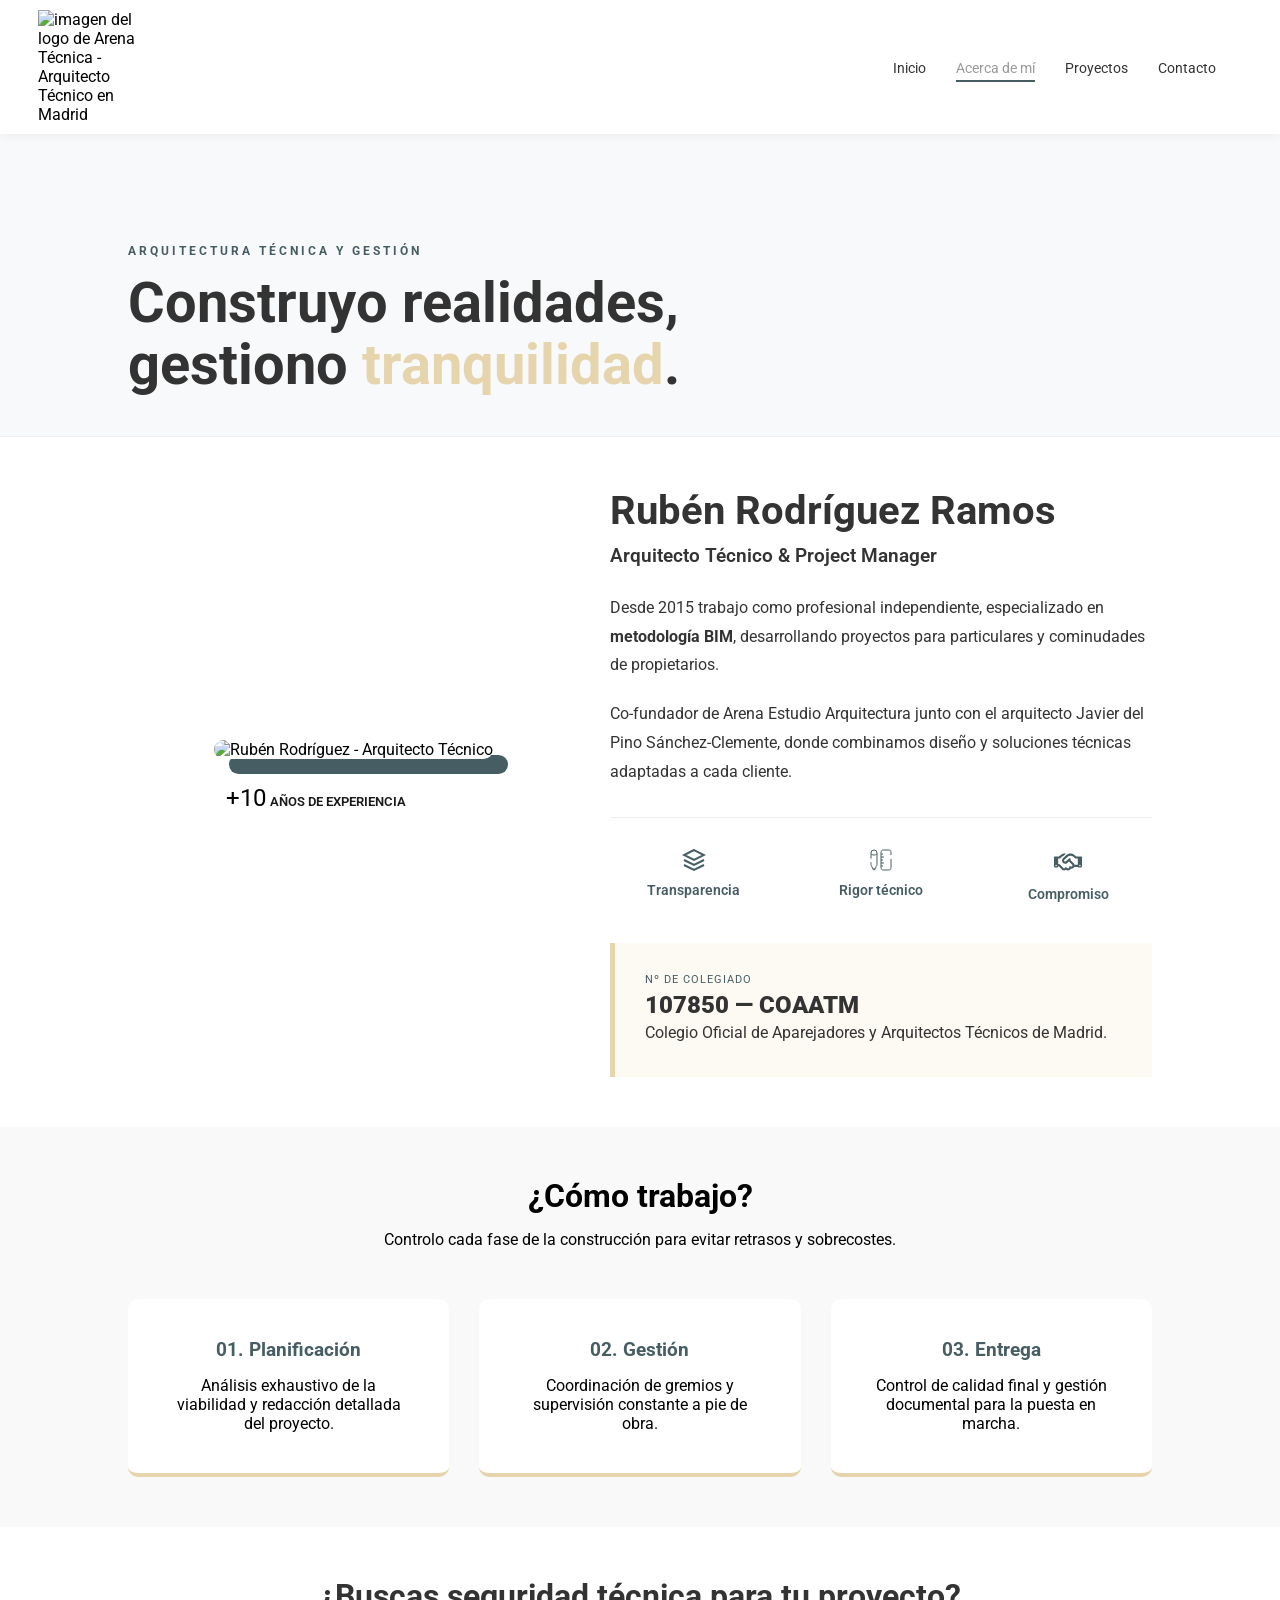
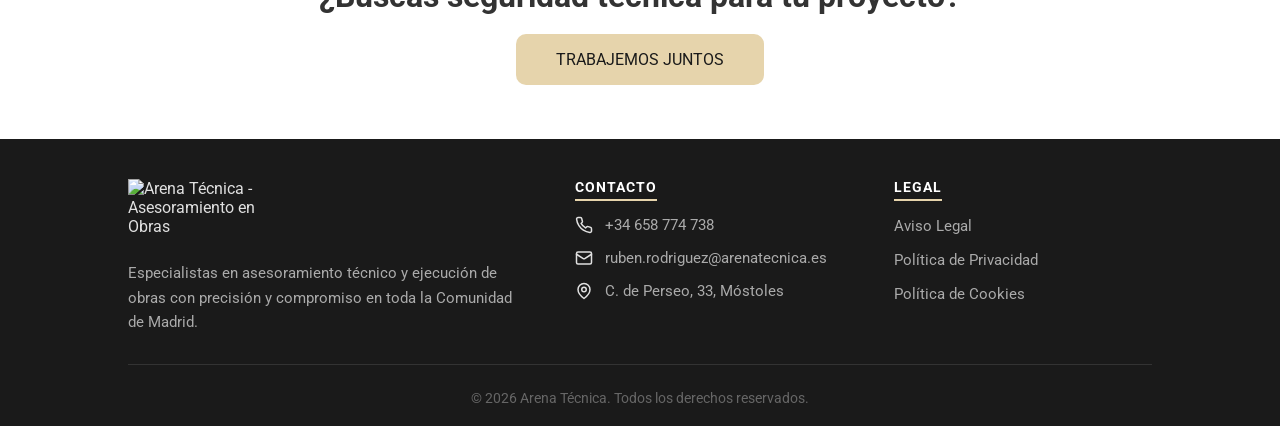
==== about-me.html @ 168b0d42 "Update about-me.html" ====
<!DOCTYPE html>
<html lang="es">
<head>
    <meta charset="UTF-8">
    <meta name="viewport" content="width=device-width, initial-scale=1.0">
    <!-- Título de la pestaña -->
    <title>Sobre Mí | Arquitecto Técnico en Madrid - Arena Técnica</title>
    <!-- Descripción para Google (SEO) -->
    <meta name="description" content="Conoce la trayectoria de Arena Técnica. Arquitecto Técnico experto en Dirección de Obra, Seguridad y Salud, y BIM. ¡Garantiza el éxito de tu proyecto!">
    <!-- Favicon (el icono pequeño que sale en la pestaña) -->
    <link rel="icon" type="image/x-icon" href="https://res.cloudinary.com/djeqw1kqi/image/upload/q_auto/f_auto/v1779266794/favicon_g7ralp.ico">
    <link rel="apple-touch-icon" href="https://res.cloudinary.com/djeqw1kqi/image/upload/q_auto/f_auto/v1779266793/apple-touch-icon_ykgtlz.png">
    <!-- Enlace al CSS -->
    <link rel="stylesheet" href="assets/css/base.css">
    <link rel="stylesheet" href="assets/css/navbar.css">
    <link rel="stylesheet" href="assets/css/about-me.css">
    <link rel="stylesheet" href="assets/css/footer.css">
    <!-- Open Graph para Redes Sociales -->
    <meta property="og:title" content="Conoce a Arena Técnica | Arquitecto Técnico y Gestión de Proyectos">
    <meta property="og:description" content="Descubre la experiencia y el rigor técnico detrás de Arena Técnica. Especialista en Dirección de Obra y metodología BIM.">
    <meta property="og:image" content="assets/img/background-parallax.webp">
    <meta property="og:url" content="https://tuweb.com"> <!--IMPORTANTE PONER LA WEB-->
    <link rel="canonical" href="https://tuweb.com"> <!--IMPORTANTE PONER LA WEB-->
    <!-- Fuentes de Google Fonts -->
     <link rel="preconnect" href="https://fonts.googleapis.com">
    <link rel="preconnect" href="https://fonts.gstatic.com" crossorigin>
    <link href="https://fonts.googleapis.com/css2?family=Roboto:wght@400,700&display=swap" rel="stylesheet">
    <!-- Para cargar los iconos de Yesicon -->
    <script src="https://iconify.design"></script>
</head>
<body>
    <header class="navbar">
        <!-- Botones navbar formato móvil -->
        <button class="menu-toggle" id="mobile-menu">
            <div class="hamburger">
                <span></span>
                <span></span>
                <span></span>
            </div>
        </button>
        <a href="home.html" class="logo-link">
            <img class="logo-nav" src="https://res.cloudinary.com/djeqw1kqi/image/upload/q_auto/f_auto/v1779266799/logo-navbar_jsbgdh.png" alt="imagen del logo de Arena Técnica - Arquitecto Técnico en Madrid">
        </a>        
        <nav class="nav-container">
            <ul class="nav-links">
                <li><a href="home.html">Inicio</a></li>
                <li><a href="about-me.html" class="active">Acerca de mí</a></li>
                <li><a href="projects.html">Proyectos</a></li>
                <li><a href="contact.html">Contacto</a></li>
            </ul>
        </nav>
    </header>
    <main>
        <!-- Cabecera de Impacto -->
        <section class="hero-intro">
            <div class="container">
                <span class="sub-label">ARQUITECTURA TÉCNICA Y GESTIÓN</span>
                <h1>Construyo realidades, <br> gestiono <span>tranquilidad</span>.</h1>
            </div>
        </section>

        <!-- Sección Biografía / Perfil -->
        <section class="profile-section">
            <div class="container profile-grid">
                <div class="profile-image-wrapper">
                    <img src="https://res.cloudinary.com/djeqw1kqi/image/upload/q_auto/f_auto/v1779266800/img-profile_pj7rgq.png" alt="Rubén Rodríguez - Arquitecto Técnico">
                    <div class="experience-badge">
                        <span class="years">+10</span>
                        <span class="label-text">Años de Experiencia</span>
                    </div>
                </div>
                
                <div class="profile-content">
                    <h2>Rubén Rodríguez Ramos</h2>
                    <p class="tagline">Arquitecto Técnico & Project Manager</p>
                    
                    <p>Desde 2015 trabajo como profesional independiente, especializado en <strong>metodología BIM</strong>, desarrollando proyectos para particulares y cominudades de propietarios.</p>
                    
                    <p>Co-fundador de Arena Estudio Arquitectura junto con el arquitecto Javier del Pino Sánchez-Clemente, donde combinamos diseño y soluciones técnicas adaptadas a cada cliente.</p>

                    <div class="values-grid">
                        <div class="value-item">
                            <svg aria-hidden="true" role="img" width="24" height="24" fill="none" stroke="currentColor" stroke-width="2" viewBox="0 0 24 24"><path d="M12 2L2 7l10 5 10-5-10-5zM2 17l10 5 10-5M2 12l10 5 10-5"></path></svg>
                            <span>Transparencia</span>
                        </div>
                        <div class="value-item">
                            <svg aria-hidden="true" role="img" xmlns="http://www.w3.org/2000/svg" width="24" height="24" viewBox="0 0 24 24"><path fill="none" stroke="currentColor" strokeLinecap="round" strokeWidth="1.5" d="M22 7V6c0-1.886 0-2.828-.586-3.414S19.886 2 18 2h-2c-1.886 0-2.828 0-3.414.586S12 4.114 12 6v12c0 1.886 0 2.828.586 3.414S14.114 22 16 22h2c1.886 0 2.828 0 3.414-.586S22 19.886 22 18v-7m-10 1h2m-2-6h2m-2 12h2m-2-3h3m-3-6h3M2 6V5a3 3 0 0 1 6 0v1M2 6s1.125 1 3 1s3-1 3-1M2 6v4.546M8 6v9.194c0 .622 0 .934-.038 1.239a5 5 0 0 1-.25 1.057c-.102.29-.241.569-.52 1.126l-1.18 2.36m0 0l-.288.577a.809.809 0 0 1-1.448 0l-.288-.577m2.024 0H3.988m0 0l-1.18-2.36c-.279-.557-.418-.836-.52-1.126a5 5 0 0 1-.25-1.057C2 16.128 2 15.816 2 15.193v-.87"/></svg>
                            <span>Rigor técnico</span>
                        </div>
                        <div class="value-item">
                            <svg aria-hidden="true" role="img" xmlns="http://www.w3.org/2000/svg" width="28" height="28" viewBox="0 0 640 512"><path fill="currentColor" d="m272.2 64.6l-51.1 51.1c-15.3 4.2-29.5 11.9-41.5 22.5L153 161.9c-10.2 9.1-23.5 14.1-37.2 14.1H96v128c20.4.6 39.8 8.9 54.3 23.4l35.6 35.6l7 7l27 27c6.2 6.2 16.4 6.2 22.6 0c1.7-1.7 3-3.7 3.7-5.8c2.8-7.7 9.3-13.5 17.3-15.3s16.4.6 22.2 6.5l10.8 10.6c11.6 11.6 30.4 11.6 41.9 0c5.4-5.4 8.3-12.3 8.6-19.4c.4-8.8 5.6-16.6 13.6-20.4s17.3-3 24.4 2.1c9.4 6.7 22.5 5.8 30.9-2.6c9.4-9.4 9.4-24.6 0-33.9L340.1 243l-35.8 33c-27.3 25.2-69.2 25.6-97 .9c-31.7-28.2-32.4-77.4-1.6-106.5l70.1-66.2C303.2 78.4 339.4 64 377.1 64c36.1 0 71 13.3 97.9 37.2l30.1 26.8H624c8.8 0 16 7.2 16 16v208c0 17.7-14.3 32-32 32h-32c-11.8 0-22.2-6.4-27.7-16h-84.9c-3.4 6.7-7.9 13.1-13.5 18.7c-17.1 17.1-40.8 23.8-63 20.1c-3.6 7.3-8.5 14.1-14.6 20.2c-27.3 27.3-70 30-100.4 8.1c-25.1 20.8-62.5 19.5-86-4.1L159 404l-7-7l-35.6-35.6c-5.5-5.5-12.7-8.7-20.4-9.3c0 17.6-14.4 31.9-32 31.9H32c-17.7 0-32-14.3-32-32V144c0-8.8 7.2-16 16-16h99.8c2 0 3.9-.7 5.3-2l26.5-23.6C175.5 77.7 211.4 64 248.7 64H259c4.4 0 8.9.2 13.2.6M544 320V176h-48c-5.9 0-11.6-2.2-15.9-6.1l-36.9-32.8C425 120.9 401.5 112 377.1 112c-25.4 0-49.8 9.7-68.3 27.1l-70.1 66.2c-10.3 9.8-10.1 26.3.5 35.7c9.3 8.3 23.4 8.1 32.5-.3l71.9-66.4c9.7-9 24.9-8.4 33.9 1.4s8.4 24.9-1.4 33.9l-.8.8l74.4 74.4c10 10 16.5 22.3 19.4 35.1h74.8zM64 336a16 16 0 1 0-32 0a16 16 0 1 0 32 0m528 16a16 16 0 1 0 0-32a16 16 0 1 0 0 32"/></svg>
                            <span>Compromiso</span>
                        </div>
                    </div>
                    <div class="license-container">
                        <div class="license-card">
                            <span class="license-label">Nº de Colegiado</span>
                            <span class="license-id">107850 — COAATM</span>
                            <p>Colegio Oficial de Aparejadores y Arquitectos Técnicos de Madrid.</p>
                        </div>
                    </div>
                </div>
            </div>
        </section>

        <!-- Sección Metodología -->
        <section class="methodology-section">
            <div class="container">
                <div class="methodology-header">
                    <h2>¿Cómo trabajo?</h2>
                    <p>Controlo cada fase de la construcción para evitar retrasos y sobrecostes.</p>
                </div>
                
                <div class="process-grid">
                    <article class="step-card">
                        <h3>01. Planificación</h3>
                        <p>Análisis exhaustivo de la viabilidad y redacción detallada del proyecto.</p>
                    </article>
                    <article class="step-card">
                        <h3>02. Gestión</h3>
                        <p>Coordinación de gremios y supervisión constante a pie de obra.</p>
                    </article>
                    <article class="step-card">
                        <h3>03. Entrega</h3>
                        <p>Control de calidad final y gestión documental para la puesta en marcha.</p>
                    </article>
                </div>
            </div>
        </section>

        <!-- CTA Final -->
        <section class="about-cta">
            <div class="container">
                <h2>¿Buscas seguridad técnica para tu proyecto?</h2>
                <a href="contact.html" class="btn-primary" title="Contactar con Rubén Rodríguez Ramos para presupuesto">
                    TRABAJEMOS JUNTOS
                </a>
            </div>
        </section>
    </main>
    
    <footer class="main-footer">
        <div class="footer-container">
            <!-- Columna 1: Branding -->
            <div class="footer-col branding">
                <a href="/" class="footer-logo-link">
                    <img src="https://res.cloudinary.com/djeqw1kqi/image/upload/q_auto/f_auto/v1779266799/logo-navbar_jsbgdh.png" alt="Arena Técnica - Asesoramiento en Obras" class="footer-img-logo">
                </a>
                <p>Especialistas en asesoramiento técnico y ejecución de obras con precisión y compromiso en toda la Comunidad de Madrid.</p>
            </div>

            <!-- Columna 2: Contacto -->
            <div class="footer-col">
                <h4>Contacto</h4>
                <ul class="contact-list">
                    <li>
                        <svg class="iconify" xmlns="http://www.w3.org/2000/svg" width="18" height="18" viewBox="0 0 24 24" fill="none" stroke="currentColor" stroke-width="2" stroke-linecap="round" stroke-linejoin="round"><path d="M22 16.92v3a2 2 0 0 1-2.18 2 19.79 19.79 0 0 1-8.63-3.07 19.5 19.5 0 0 1-6-6 19.79 19.79 0 0 1-3.07-8.67A2 2 0 0 1 4.11 2h3a2 2 0 0 1 2 1.72 12.84 12.84 0 0 0 .7 2.81 2 2 0 0 1-.45 2.11L8.09 9.91a16 16 0 0 0 6 6l1.27-1.27a2 2 0 0 1 2.11-.45 12.84 12.84 0 0 0 2.81.7A2 2 0 0 1 22 16.92z"/></svg>
                        <a href="tel:+34658774738">+34 658 774 738</a>
                    </li>
                    <li>
                        <svg class="iconify" xmlns="http://www.w3.org/2000/svg" width="18" height="18" viewBox="0 0 24 24" fill="none" stroke="currentColor" stroke-width="2" stroke-linecap="round" stroke-linejoin="round"><path d="m22 7-8.991 5.727a2 2 0 0 1-2.009 0L2 7"/><rect width="20" height="16" x="2" y="4" rx="2"/></svg>
                        <a href="mailto:ruben.rodriguez@arenatecnica.es">ruben.rodriguez@arenatecnica.es</a>
                    </li>
                    <li>
                        <svg class="iconify" xmlns="http://www.w3.org/2000/svg" width="18" height="18" viewBox="0 0 24 24" fill="none" stroke="currentColor" stroke-width="2" stroke-linecap="round" stroke-linejoin="round"><path d="M20 10c0 6-8 12-8 12s-8-6-8-12a8 8 0 0 1 16 0Z"/><circle cx="12" cy="10" r="3"/></svg>
                        <a href="https://www.google.com/maps/place/C.+de+Perseo,+33,+28938+M%C3%B3stoles,+Madrid/@40.3073755,-3.8683492,17z/data=!3m1!4b1!4m6!3m5!1s0xd418dcad7b2cfc7:0x7ff7299142487152!8m2!3d40.3073714!4d-3.8657689!16s%2Fg%2F11cpqdht7l!5m1!1e4?entry=ttu&g_ep=EgoyMDI2MDUwMi4wIKXMDSoASAFQAw%3D%3D" target="_blank">C. de Perseo, 33, Móstoles</a>
                    </li>
                </ul>
            </div>

            <!-- Columna 3: Legal -->
            <div class="footer-col">
                <h4>Legal</h4>
                <ul>
                    <li><a href="/aviso-legal">Aviso Legal</a></li>
                    <li><a href="/politica-privacidad">Política de Privacidad</a></li>
                    <li><a href="/cookies">Política de Cookies</a></li>
                </ul>
            </div>
        </div>

        <div class="footer-bottom">
            <p>&copy; 2026 Arena Técnica. Todos los derechos reservados.</p>
        </div>
    </footer>
    
    <script src="assets/js/script.js"></script>
</body>
</html>
---- assets/css/base.css ----
/* ========================================================================================================================
                                                    ESTILOS BASE Y RESETEO
   ======================================================================================================================== */
*{
    box-sizing: border-box;
    margin: 0;
    padding: 0;
    /*outline: 1px solid red !important;*/ /*Para ver que sobresale de la pantalla y hace overflow*/
}
body {
    font-family: "Roboto", sans-serif;
}
a {
    text-decoration: none; /* Quita el subrayado azul de los links */
    color: inherit;        /* Hace que el link herede el color del texto */
}
ul {
    list-style: none;
}
img {
    max-width: 100%;       /* Evita que las imágenes grandes se salgan de la pantalla */
    display: block;        /* Quita un pequeño espacio extraño que dejan debajo */
}

/* --- Variables --- */
:root {
    --bg-light: #ffffff;
    --bg-dark: #1a1a1a;
    --text-dark: #333;
    --text-light: #999;
    --color-logo-light: #e6d4ac;
    --color-logo-dark: #465d63;
    --transition: 0.3s ease;    
}
---- assets/css/navbar.css ----
/* ========================================================================================================================
                                                    NAVBAR (Escritorio)
   ======================================================================================================================== */
.navbar {
    display: flex;
    justify-content: space-between;
    align-items: center;
    padding: 10px 5% 10px 3%;
    background: var(--bg-light);
    position: sticky;
    top: 0;
    z-index: 1000;
    box-shadow: 0 2px 10px rgba(0,0,0,0.05);
}
.logo-nav{ width: 120px; }
/*========================================================================== 
  Menú de Navegación
==========================================================================*/
.nav-links {
    display: flex;
    gap: 30px;
}
.nav-links a {
    font-size: 0.9rem;
    color: var(--text-dark);
    transition: color var(--transition);
    position: relative;
    padding-bottom: 5px;
}
/* Línea debajo de cada link del navbar */
.nav-links a::after {
    content: '';
    position: absolute;
    bottom: 0; left: 0;
    width: 0; height: 2px;
    background: var(--color-logo-dark);
    transition: width var(--transition);
}
.nav-links a:hover, 
.nav-links a.active { color: var(--text-light); }

.nav-links a:hover::after, 
.nav-links a.active::after { width: 100%; }

/*========================================================================== 
  Menú de Hamburguesa
==========================================================================*/
.menu-toggle {
    display: none;
    width: 30px; height: 16px;
    position: relative;
    cursor: pointer;
    border: none;
    background-color: transparent;
}
.hamburger span {
    display: block;
    position: absolute;
    height: 2px; width: 100%;
    background: var(--text-dark);
    transition: .25s ease-in-out;
}
.hamburger span:nth-child(1) { top: 0; }
.hamburger span:nth-child(2) { top: 7px; }
.hamburger span:nth-child(3) { top: 14px; }
/* Estado Activo (X) */
.menu-toggle.is-active span:nth-child(1) { transform: translateY(7px) rotate(135deg); }
.menu-toggle.is-active span:nth-child(2) { opacity: 0; transform: translateX(-20px); }
.menu-toggle.is-active span:nth-child(3) { transform: translateY(-7px) rotate(-135deg); }

/* ========================================================================================================================
                                                    BODY Y CAPA OSCURA (Overlay)
   ======================================================================================================================== */
body::before {
    content: "";
    position: fixed;
    top: 0;
    left: 0;
    width: 100%;
    height: 100%;
    background: rgba(0, 0, 0, 0.089);
    z-index: 999;
    /* Empieza invisible */
    opacity: 0;
    visibility: hidden;
    transition: opacity 0.5s ease, visibility 0.5s;
    pointer-events: none;
}
/* Estado cuando el menú está abierto */
body.menu-open::before {
    opacity: 1;
    visibility: visible;
    pointer-events: auto;
}
body.menu-open {
    overflow: hidden; /* Bloquea el scroll del fondo */
}

/* ========================================================================================================================
                                                        MEDIA QUERY
   ======================================================================================================================== */
/*===============================================================================================================
                                            Pantallas menores a 750 
===============================================================================================================*/
@media (max-width: 750px) {
    .navbar {
        justify-content: flex-end;
        width: 100%;
        height: 80px;
        padding: 0 7%;
        position: fixed;
    }
    .logo-nav {
        width: 80px;
    }
    /*========================================================================== 
      Menú desplegable
    ==========================================================================*/
    .menu-toggle {
        display: block;
        position: absolute;
        left: 7%;
        top: 50%;
        transform: translateY(-50%);
    }
    .nav-links {
        position: fixed;
        z-index: 1000;
        left: -100%;
        top: 80px;
        width: 100%;
        flex-direction: column;
        background-color: var(--bg-light);
        box-shadow: 0 10px 10px rgba(0,0,0,0.1);
        padding: 10px 7% 20px 7%;
        border-bottom-left-radius: 7px;
        border-bottom-right-radius: 7px;
        transition: left 0.6s ease-in-out;
        gap: 0;
    }
    .nav-links.active {
        left: 0;
    }
    /* --- Animación Cascada Links --- */
    .nav-links li {
        margin: 15px 0;
        opacity: 0;
        transform: translateX(-50px);
        transition: opacity 0.4s ease, transform 0.4s ease;
    }
    /* Orden de salida (cuando cerramos): el 1º desaparece el último */
    .nav-links li:nth-child(1) { transition-delay: 0.8s; }
    .nav-links li:nth-child(2) { transition-delay: 0.5s; }
    .nav-links li:nth-child(3) { transition-delay: 0.3s; }
    .nav-links li:nth-child(4) { transition-delay: 0s; }
    /* Animación de ENTRADA (cuando el menú tiene .active) */
    .nav-links.active li {
        opacity: 1;
        transform: translateX(0);
        transition: opacity 0.5s ease, transform 0.5s ease;
    }
    /* Tiempos de entrada mucho más rápidos (0.05s de diferencia) */
    .nav-links.active li:nth-child(1) { transition-delay: 0.20s; }
    .nav-links.active li:nth-child(2) { transition-delay: 0.40s; }
    .nav-links.active li:nth-child(3) { transition-delay: 0.55s; }
    .nav-links.active li:nth-child(4) { transition-delay: 0.60s; }
}
---- assets/css/about-me.css ----
/* ========================================================================================================================
                                                    SECCIÓN CABECERA DE LA PÁGINA
   ======================================================================================================================== */
.hero-intro {
    padding: 110px 10% 40px;
    background-color: #f8f9fa;
    border-bottom: 1px solid #eee;
}
.sub-label {
    color: var(--color-logo-dark);
    font-size: 0.75rem;
    font-weight: 700;
    letter-spacing: 3px;
    display: block;
    margin-bottom: 15px;
}
.hero-intro h1 {
    font-size: clamp(2.2rem, 5vw, 3.5rem);
    line-height: 1.1;
    color: var(--text-dark);
}
.hero-intro h1 span { color: var(--color-logo-light); }

/* ========================================================================================================================
                                                   SECCIÓN PERFIL (Grid de 2 columnas)
   ======================================================================================================================== */
.profile-section {
    padding: 50px 10%;
    background-color: var(--bg-light);
}
.profile-grid {
    display: grid;
    grid-template-columns: 1fr 1.2fr;
    gap: 30px;
    align-items: center;
}
/*========================================================================== 
  Sección Foto del perfil 
==========================================================================*/
.profile-image-wrapper {
    position: relative;
    max-width: 300px;
    margin: 0 auto;
}
.profile-image-wrapper img {
    width: 100%;
    height: auto;
    border-radius: 10px;
    box-shadow: 15px 15px 0px var(--color-logo-dark);
}
/*Texto debajo de la foto del perfil (años de experiencia)*/
.experience-badge {
    padding: 25px 12px 12px 12px;
}
.experience-badge .years {
    font-size: 1.5rem;
}
.experience-badge .label-text {
    font-size: 0.8rem;
    text-transform: uppercase;
    color: var(--bg-dark);
    font-weight: 600;
}
/*========================================================================== 
  Sección resumen del perfil 
==========================================================================*/
.profile-content h2 {
    font-size: 2.5rem;
    color: var(--text-dark);
    margin-bottom: 5px;
}
.tagline {
    color: var(--color-logo-dark);
    font-weight: 600;
    font-size: 1.2rem;
    margin-bottom: 25px;
}
.profile-content p {
    margin-bottom: 20px;
    line-height: 1.8;
    color: var(--text-dark);
}

/* Iconos de Valores (Transpariencia, Rigor técnico y Compromiso)*/
.values-grid {
    display: grid;
    grid-template-columns: repeat(3, 1fr);
    gap: 20px;
    margin-top: 30px;
    padding-top: 30px;
    border-top: 1px solid #eee;
}
.value-item {
    display: flex;
    flex-direction: column;
    align-items: center;
    gap: 10px;
    color: var(--color-logo-dark);
    font-size: 0.9rem;
    font-weight: 600;
}

/*========================================================================== 
  Sección Tarjeta de Colegiado
==========================================================================*/
.license-card {
    background: #fdfaf3;
    padding: 30px 30px 10px 30px;
    border-left: 5px solid var(--color-logo-light);
    margin-top: 40px;
}
.license-label {
    display: block;
    font-size: 0.7rem;
    text-transform: uppercase;
    letter-spacing: 1px;
    color: var(--color-logo-dark);
    margin-bottom: 5px;
}
.license-id {
    font-size: 1.5rem;
    font-weight: 900;
    color: var(--text-dark);
}
/* ========================================================================================================================
                                                     METODOLOGÍA (Tarjetas)
   ======================================================================================================================== */
.methodology-section {
    background-color: #f9f9f9;
    padding: 50px 10%;
    text-align: center;
}
.methodology-header h2 {
    font-size: 2rem;
    margin-bottom: 15px;
}
.process-grid {
    display: grid;
    grid-template-columns: repeat(auto-fit, minmax(250px, 1fr));
    gap: 30px;
    margin-top: 50px;
}
.step-card {
    background: white;
    padding: 40px;
    border-radius: 10px;
    transition: transform var(--transition);
    border-bottom: 4px solid var(--color-logo-light);
    cursor: auto;
}
.step-card:hover {
    transform: translateY(-10px);
}
.step-card h3 {
    color: var(--color-logo-dark);
    margin-bottom: 15px;
}

/* ========================================================================================================================
                                                     CTA (Call to Action section)
   ======================================================================================================================== */
.about-cta {
    padding: 50px 10% 70px;
    text-align: center;
}
.about-cta h2 {
    font-size: clamp(1.5rem, 4vw, 2rem);
    margin-bottom: 35px;
    max-width: 700px;
    margin-inline: auto;
    color: var(--text-dark);
}
/* Solo ajustes específicos, el resto lo hereda de .btn-primary */
.about-cta .btn-primary {
    background-color: var(--color-logo-light);
    color: var(--bg-dark);
    padding: 16px 40px;
    border-radius: 10px;
}
.about-cta .btn-primary:hover {
    background-color: var(--color-logo-dark);
    color: var(--color-logo-light);
    transform: translateY(-3px);
}
/* ========================================================================================================================
                                                        MEDIA QUERY
   ======================================================================================================================== */
/*===============================================================================================================
                                            Pantallas menores a 900 
===============================================================================================================*/
@media (max-width: 900px) {
    /* ==========================================================================
       SECCIÓN PERFIL
    ========================================================================== */
    .profile-grid {
        display: flex;
        flex-direction: column;
        gap: 20px;
        text-align: left;
    }
    /* ==========================================================================
       Sección Foto del perfil
    ========================================================================== */
    .profile-image-wrapper {
        max-width: 280px;
    }
    .profile-image-wrapper img {
        box-shadow: 10px 10px 0px var(--color-logo-dark); /* Sombra más sutil */
    }
    .experience-badge {
        right: 50%;
        bottom: -15px;
        width: 100%;
    }
    /*========================================================================== 
      Sección resumen del perfil 
    ==========================================================================*/
    .profile-content h2 {
        font-size: 1.6rem;
    }
    .tagline { font-size: 1.1rem; }
    /* Iconos de Valores (Transpariencia, Rigor técnico y Compromiso)*/
    .values-grid {
        grid-template-columns: repeat(2, 1fr);
        gap: 15px;
        padding-top: 25px;
    }
    .value-item {
        flex-direction: row;
        justify-content: flex-start;
        background: #f8f9fa;
        padding: 12px;
        border-radius: 8px;
        gap: 10px;
        font-size: 0.85rem;
    }
    .value-item:last-child {
        grid-column: span 2;
        justify-content: center;
    }
    .value-item svg {
        width: 18px;
        height: 18px;
        flex-shrink: 0;
    }
}
---- assets/css/footer.css ----
/* ========================================================================================================================
                                                    FOOTER (Escritorio)
   ======================================================================================================================== */
.main-footer {
    background-color: #1a1a1a;
    color: #e0e0e0;
    padding: 40px 10% 20px;
}

.footer-container {
    display: grid;
    grid-template-columns: 1.5fr 1fr 1fr; 
    gap: 60px;
    margin-bottom: 30px;
    align-items: start;
}
/* --- Columna Branding & Logo --- */
.footer-logo-link {
    display: inline-block;
    margin-bottom: 25px;
    transition: opacity 0.3s ease;
}
.footer-img-logo {
    max-width: 130px;
    height: auto;
    display: block;
}
.branding p {
    font-size: 0.95rem;
    line-height: 1.6;
    color: #aaa;
    max-width: 400px;
}
/* --- Títulos de Columnas --- */
.footer-col h4 {
    color: #fff;
    margin-bottom: 20px;
    position: relative;
    text-transform: uppercase;
    letter-spacing: 1px;
    width: fit-content;
    font-size: 0.90rem;
}
/* Línea decorativa bajo los títulos */
.footer-col h4::after {
    content: '';
    position: absolute;
    left: 0;
    bottom: -5px;
    width: 100%;
    height: 2px;
    background-color: var(--color-logo-light, #465d63);
}
/* --- Listas y Enlaces --- */
.footer-col ul {
    list-style: none;
    padding: 0;
    margin: 0;
}
.footer-col ul li {
    margin-bottom: 15px;
}
.footer-col ul li a {
    color: #aaa;
    text-decoration: none;
    font-size: 0.93rem;
    transition: all 0.3s ease;
}
.footer-col ul li a:hover {
    color: var(--color-logo-light, #465d63);
    padding-left: 5px;
}
/* --- Lista de Contacto con Iconos --- */
.contact-list li {
    display: flex;
    align-items: center;
    gap: 12px;
}
.contact-list .iconify {
    font-size: 1.3rem;
    flex-shrink: 0;
}
/* --- Barra de Copyright --- */
.footer-bottom {
    border-top: 1px solid #333;
    padding-top: 25px;
    text-align: center;
    font-size: 0.85rem;
    color: #666;
}

/* ========================================================================================================================
                                                        MEDIA QUERY
   ======================================================================================================================== */
/*===============================================================================================================
                                            Pantallas menores a 900 
===============================================================================================================*/
@media (max-width: 900px) {
    .footer-container {
        grid-template-columns: 1fr 1fr;
        gap: 40px;
    }
    .branding {
        grid-column: span 2;
        margin-bottom: 20px;
        display: flex;
        align-items: end;
        gap: 30px;
    }
    .footer-logo-link {
        margin-bottom: 0;
    }
    .branding p {
        max-width: none;
        border-left: 1px solid #333; /* línea sutil separadora */
        padding-left: 30px;
    }
}
/*===============================================================================================================
                                            Pantallas menores a 700 
===============================================================================================================*/
@media (max-width: 700px) {
    .main-footer {
        padding: 40px 5% 20px;
        background-color: #161616;
    }
    .footer-container {
        grid-template-columns: 1fr; 
        gap: 15px;
    }
    .branding {
        grid-column: span 1;
        background: transparent;
        padding: 10px 5px;        
        display: flex;
        flex-direction: column; 
        align-items: flex-start;
        margin-bottom: 0;
        text-align: left;
        gap: 15px;
    }
    .footer-img-logo {
        max-width: 130px;
        margin-bottom: 5px;
    }
    .branding p {
        border-left: none;
        padding-left: 0;
        font-size: 0.9rem;
        line-height: 1.5;
    }
    .footer-col:not(.branding) {
        background: #1f1f1f;
        padding: 25px;
        border-radius: 15px;
        text-align: left;
    }
    .footer-col h4 {
        font-size: 0.85rem;
        margin-bottom: 10px;
        color: var(--color-logo-light, #465d63);
        width: 100%;
    }
    .footer-col h4::after {
        display: none; 
    }
    .footer-col ul {
        display: block;
    }
    .footer-col ul li {
        border-bottom: 1px solid #323232;
        padding: 12px 0;
        margin-bottom: 0;
    }
    .footer-col ul li:last-child {
        border-bottom: none;
    }
    .footer-col ul li a {
        background: transparent;
        padding: 0;
        border-radius: 0;
        font-size: 0.9rem;
        display: block;
    }
    .contact-list li {
        display: flex;
        align-items: center;
        gap: 12px;
    }
    .footer-bottom {
        margin-top: 30px;
        border-top: 1px solid #323232;
        padding-top: 20px;
    }
}
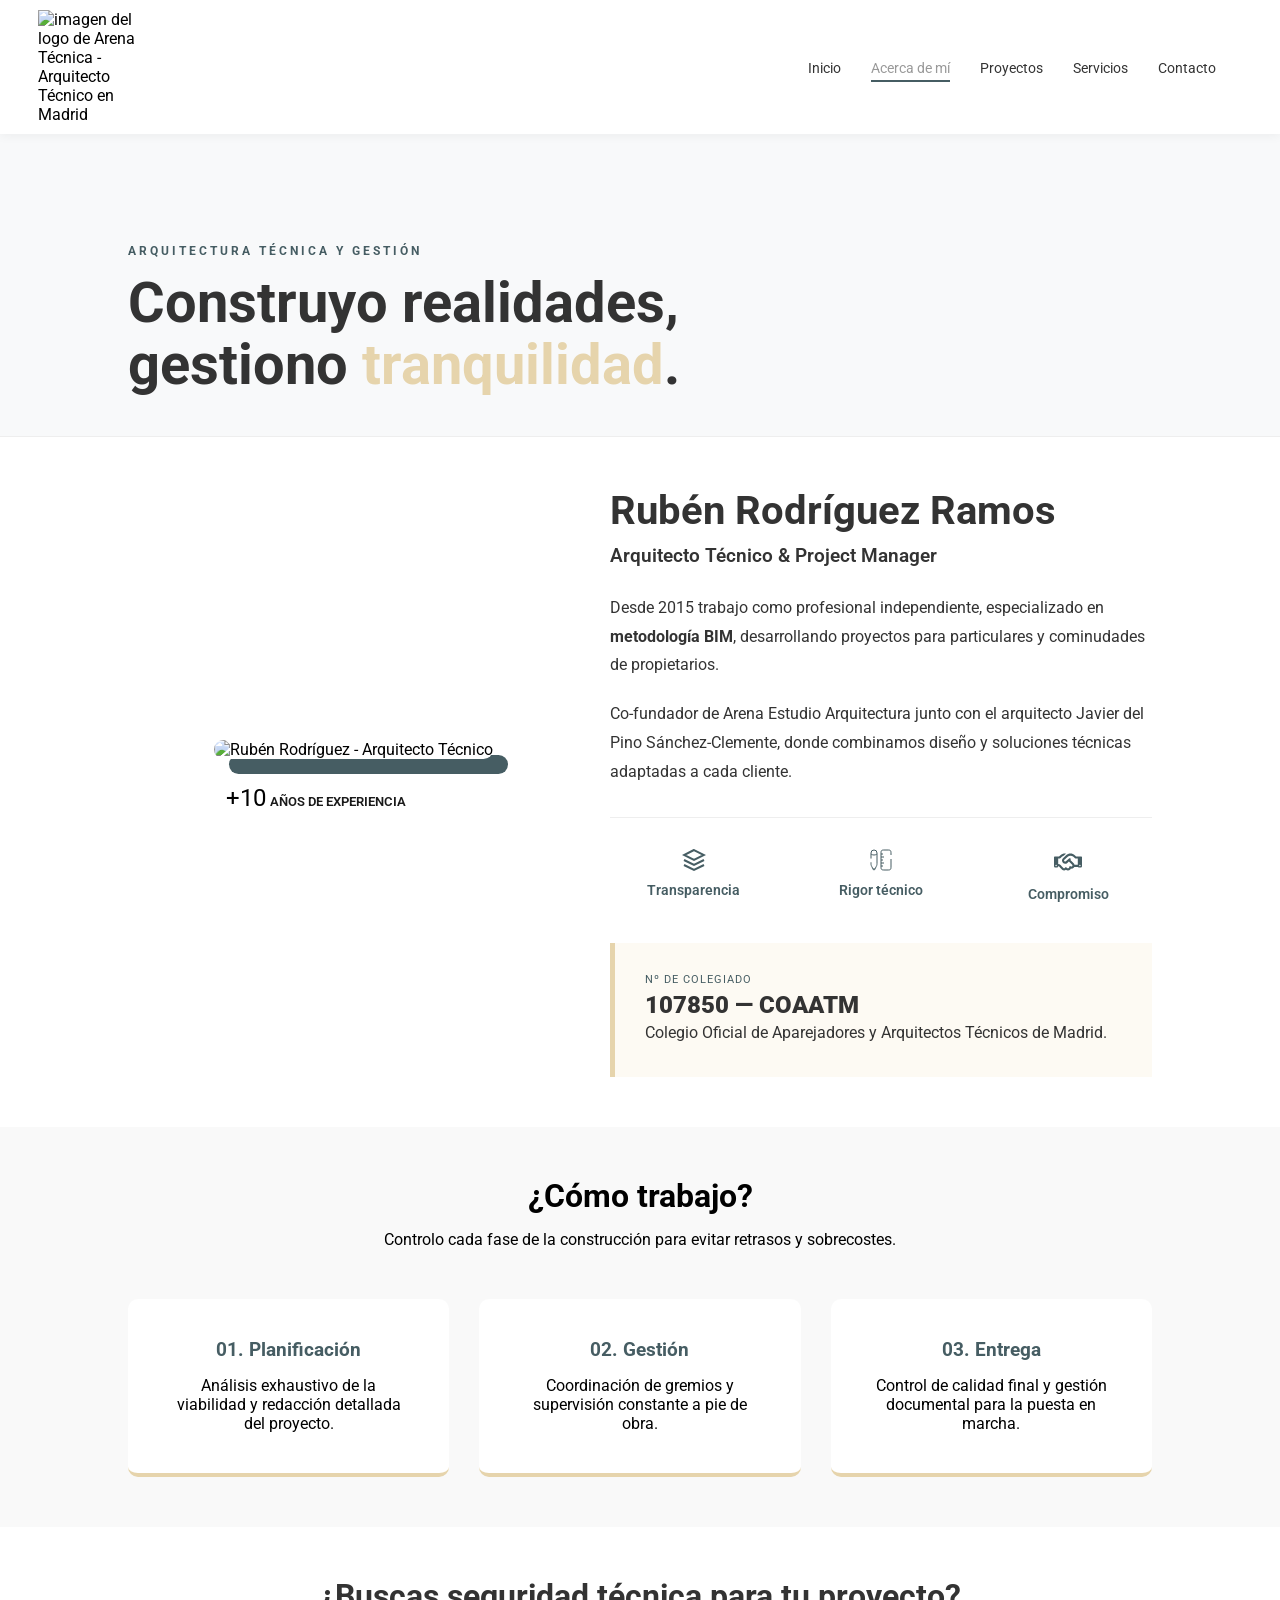
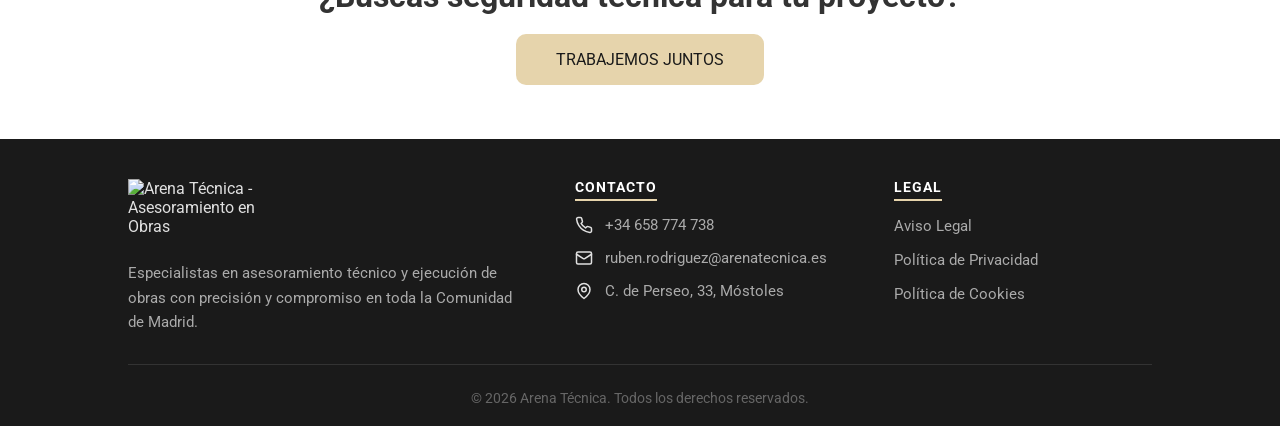
==== commit 63f92c64: "Add files via upload" ====
--- a/about-me.html
+++ b/about-me.html
@@ -1,189 +1,190 @@
-<!DOCTYPE html>
-<html lang="es">
-<head>
-    <meta charset="UTF-8">
-    <meta name="viewport" content="width=device-width, initial-scale=1.0">
-    <!-- Título de la pestaña -->
-    <title>Sobre Mí | Arquitecto Técnico en Madrid - Arena Técnica</title>
-    <!-- Descripción para Google (SEO) -->
-    <meta name="description" content="Conoce la trayectoria de Arena Técnica. Arquitecto Técnico experto en Dirección de Obra, Seguridad y Salud, y BIM. ¡Garantiza el éxito de tu proyecto!">
-    <!-- Favicon (el icono pequeño que sale en la pestaña) -->
-    <link rel="icon" type="image/x-icon" href="https://res.cloudinary.com/djeqw1kqi/image/upload/q_auto/f_auto/v1779266794/favicon_g7ralp.ico">
-    <link rel="apple-touch-icon" href="https://res.cloudinary.com/djeqw1kqi/image/upload/q_auto/f_auto/v1779266793/apple-touch-icon_ykgtlz.png">
-    <!-- Enlace al CSS -->
-    <link rel="stylesheet" href="assets/css/base.css">
-    <link rel="stylesheet" href="assets/css/navbar.css">
-    <link rel="stylesheet" href="assets/css/about-me.css">
-    <link rel="stylesheet" href="assets/css/footer.css">
-    <!-- Open Graph para Redes Sociales -->
-    <meta property="og:title" content="Conoce a Arena Técnica | Arquitecto Técnico y Gestión de Proyectos">
-    <meta property="og:description" content="Descubre la experiencia y el rigor técnico detrás de Arena Técnica. Especialista en Dirección de Obra y metodología BIM.">
-    <meta property="og:image" content="assets/img/background-parallax.webp">
-    <meta property="og:url" content="https://tuweb.com"> <!--IMPORTANTE PONER LA WEB-->
-    <link rel="canonical" href="https://tuweb.com"> <!--IMPORTANTE PONER LA WEB-->
-    <!-- Fuentes de Google Fonts -->
-     <link rel="preconnect" href="https://fonts.googleapis.com">
-    <link rel="preconnect" href="https://fonts.gstatic.com" crossorigin>
-    <link href="https://fonts.googleapis.com/css2?family=Roboto:wght@400,700&display=swap" rel="stylesheet">
-    <!-- Para cargar los iconos de Yesicon -->
-    <script src="https://iconify.design"></script>
-</head>
-<body>
-    <header class="navbar">
-        <!-- Botones navbar formato móvil -->
-        <button class="menu-toggle" id="mobile-menu">
-            <div class="hamburger">
-                <span></span>
-                <span></span>
-                <span></span>
-            </div>
-        </button>
-        <a href="home.html" class="logo-link">
-            <img class="logo-nav" src="https://res.cloudinary.com/djeqw1kqi/image/upload/q_auto/f_auto/v1779266799/logo-navbar_jsbgdh.png" alt="imagen del logo de Arena Técnica - Arquitecto Técnico en Madrid">
-        </a>        
-        <nav class="nav-container">
-            <ul class="nav-links">
-                <li><a href="home.html">Inicio</a></li>
-                <li><a href="about-me.html" class="active">Acerca de mí</a></li>
-                <li><a href="projects.html">Proyectos</a></li>
-                <li><a href="contact.html">Contacto</a></li>
-            </ul>
-        </nav>
-    </header>
-    <main>
-        <!-- Cabecera de Impacto -->
-        <section class="hero-intro">
-            <div class="container">
-                <span class="sub-label">ARQUITECTURA TÉCNICA Y GESTIÓN</span>
-                <h1>Construyo realidades, <br> gestiono <span>tranquilidad</span>.</h1>
-            </div>
-        </section>
-
-        <!-- Sección Biografía / Perfil -->
-        <section class="profile-section">
-            <div class="container profile-grid">
-                <div class="profile-image-wrapper">
-                    <img src="https://res.cloudinary.com/djeqw1kqi/image/upload/q_auto/f_auto/v1779266800/img-profile_pj7rgq.png" alt="Rubén Rodríguez - Arquitecto Técnico">
-                    <div class="experience-badge">
-                        <span class="years">+10</span>
-                        <span class="label-text">Años de Experiencia</span>
-                    </div>
-                </div>
-                
-                <div class="profile-content">
-                    <h2>Rubén Rodríguez Ramos</h2>
-                    <p class="tagline">Arquitecto Técnico & Project Manager</p>
-                    
-                    <p>Desde 2015 trabajo como profesional independiente, especializado en <strong>metodología BIM</strong>, desarrollando proyectos para particulares y cominudades de propietarios.</p>
-                    
-                    <p>Co-fundador de Arena Estudio Arquitectura junto con el arquitecto Javier del Pino Sánchez-Clemente, donde combinamos diseño y soluciones técnicas adaptadas a cada cliente.</p>
-
-                    <div class="values-grid">
-                        <div class="value-item">
-                            <svg aria-hidden="true" role="img" width="24" height="24" fill="none" stroke="currentColor" stroke-width="2" viewBox="0 0 24 24"><path d="M12 2L2 7l10 5 10-5-10-5zM2 17l10 5 10-5M2 12l10 5 10-5"></path></svg>
-                            <span>Transparencia</span>
-                        </div>
-                        <div class="value-item">
-                            <svg aria-hidden="true" role="img" xmlns="http://www.w3.org/2000/svg" width="24" height="24" viewBox="0 0 24 24"><path fill="none" stroke="currentColor" strokeLinecap="round" strokeWidth="1.5" d="M22 7V6c0-1.886 0-2.828-.586-3.414S19.886 2 18 2h-2c-1.886 0-2.828 0-3.414.586S12 4.114 12 6v12c0 1.886 0 2.828.586 3.414S14.114 22 16 22h2c1.886 0 2.828 0 3.414-.586S22 19.886 22 18v-7m-10 1h2m-2-6h2m-2 12h2m-2-3h3m-3-6h3M2 6V5a3 3 0 0 1 6 0v1M2 6s1.125 1 3 1s3-1 3-1M2 6v4.546M8 6v9.194c0 .622 0 .934-.038 1.239a5 5 0 0 1-.25 1.057c-.102.29-.241.569-.52 1.126l-1.18 2.36m0 0l-.288.577a.809.809 0 0 1-1.448 0l-.288-.577m2.024 0H3.988m0 0l-1.18-2.36c-.279-.557-.418-.836-.52-1.126a5 5 0 0 1-.25-1.057C2 16.128 2 15.816 2 15.193v-.87"/></svg>
-                            <span>Rigor técnico</span>
-                        </div>
-                        <div class="value-item">
-                            <svg aria-hidden="true" role="img" xmlns="http://www.w3.org/2000/svg" width="28" height="28" viewBox="0 0 640 512"><path fill="currentColor" d="m272.2 64.6l-51.1 51.1c-15.3 4.2-29.5 11.9-41.5 22.5L153 161.9c-10.2 9.1-23.5 14.1-37.2 14.1H96v128c20.4.6 39.8 8.9 54.3 23.4l35.6 35.6l7 7l27 27c6.2 6.2 16.4 6.2 22.6 0c1.7-1.7 3-3.7 3.7-5.8c2.8-7.7 9.3-13.5 17.3-15.3s16.4.6 22.2 6.5l10.8 10.6c11.6 11.6 30.4 11.6 41.9 0c5.4-5.4 8.3-12.3 8.6-19.4c.4-8.8 5.6-16.6 13.6-20.4s17.3-3 24.4 2.1c9.4 6.7 22.5 5.8 30.9-2.6c9.4-9.4 9.4-24.6 0-33.9L340.1 243l-35.8 33c-27.3 25.2-69.2 25.6-97 .9c-31.7-28.2-32.4-77.4-1.6-106.5l70.1-66.2C303.2 78.4 339.4 64 377.1 64c36.1 0 71 13.3 97.9 37.2l30.1 26.8H624c8.8 0 16 7.2 16 16v208c0 17.7-14.3 32-32 32h-32c-11.8 0-22.2-6.4-27.7-16h-84.9c-3.4 6.7-7.9 13.1-13.5 18.7c-17.1 17.1-40.8 23.8-63 20.1c-3.6 7.3-8.5 14.1-14.6 20.2c-27.3 27.3-70 30-100.4 8.1c-25.1 20.8-62.5 19.5-86-4.1L159 404l-7-7l-35.6-35.6c-5.5-5.5-12.7-8.7-20.4-9.3c0 17.6-14.4 31.9-32 31.9H32c-17.7 0-32-14.3-32-32V144c0-8.8 7.2-16 16-16h99.8c2 0 3.9-.7 5.3-2l26.5-23.6C175.5 77.7 211.4 64 248.7 64H259c4.4 0 8.9.2 13.2.6M544 320V176h-48c-5.9 0-11.6-2.2-15.9-6.1l-36.9-32.8C425 120.9 401.5 112 377.1 112c-25.4 0-49.8 9.7-68.3 27.1l-70.1 66.2c-10.3 9.8-10.1 26.3.5 35.7c9.3 8.3 23.4 8.1 32.5-.3l71.9-66.4c9.7-9 24.9-8.4 33.9 1.4s8.4 24.9-1.4 33.9l-.8.8l74.4 74.4c10 10 16.5 22.3 19.4 35.1h74.8zM64 336a16 16 0 1 0-32 0a16 16 0 1 0 32 0m528 16a16 16 0 1 0 0-32a16 16 0 1 0 0 32"/></svg>
-                            <span>Compromiso</span>
-                        </div>
-                    </div>
-                    <div class="license-container">
-                        <div class="license-card">
-                            <span class="license-label">Nº de Colegiado</span>
-                            <span class="license-id">107850 — COAATM</span>
-                            <p>Colegio Oficial de Aparejadores y Arquitectos Técnicos de Madrid.</p>
-                        </div>
-                    </div>
-                </div>
-            </div>
-        </section>
-
-        <!-- Sección Metodología -->
-        <section class="methodology-section">
-            <div class="container">
-                <div class="methodology-header">
-                    <h2>¿Cómo trabajo?</h2>
-                    <p>Controlo cada fase de la construcción para evitar retrasos y sobrecostes.</p>
-                </div>
-                
-                <div class="process-grid">
-                    <article class="step-card">
-                        <h3>01. Planificación</h3>
-                        <p>Análisis exhaustivo de la viabilidad y redacción detallada del proyecto.</p>
-                    </article>
-                    <article class="step-card">
-                        <h3>02. Gestión</h3>
-                        <p>Coordinación de gremios y supervisión constante a pie de obra.</p>
-                    </article>
-                    <article class="step-card">
-                        <h3>03. Entrega</h3>
-                        <p>Control de calidad final y gestión documental para la puesta en marcha.</p>
-                    </article>
-                </div>
-            </div>
-        </section>
-
-        <!-- CTA Final -->
-        <section class="about-cta">
-            <div class="container">
-                <h2>¿Buscas seguridad técnica para tu proyecto?</h2>
-                <a href="contact.html" class="btn-primary" title="Contactar con Rubén Rodríguez Ramos para presupuesto">
-                    TRABAJEMOS JUNTOS
-                </a>
-            </div>
-        </section>
-    </main>
-    
-    <footer class="main-footer">
-        <div class="footer-container">
-            <!-- Columna 1: Branding -->
-            <div class="footer-col branding">
-                <a href="/" class="footer-logo-link">
-                    <img src="https://res.cloudinary.com/djeqw1kqi/image/upload/q_auto/f_auto/v1779266799/logo-navbar_jsbgdh.png" alt="Arena Técnica - Asesoramiento en Obras" class="footer-img-logo">
-                </a>
-                <p>Especialistas en asesoramiento técnico y ejecución de obras con precisión y compromiso en toda la Comunidad de Madrid.</p>
-            </div>
-
-            <!-- Columna 2: Contacto -->
-            <div class="footer-col">
-                <h4>Contacto</h4>
-                <ul class="contact-list">
-                    <li>
-                        <svg class="iconify" xmlns="http://www.w3.org/2000/svg" width="18" height="18" viewBox="0 0 24 24" fill="none" stroke="currentColor" stroke-width="2" stroke-linecap="round" stroke-linejoin="round"><path d="M22 16.92v3a2 2 0 0 1-2.18 2 19.79 19.79 0 0 1-8.63-3.07 19.5 19.5 0 0 1-6-6 19.79 19.79 0 0 1-3.07-8.67A2 2 0 0 1 4.11 2h3a2 2 0 0 1 2 1.72 12.84 12.84 0 0 0 .7 2.81 2 2 0 0 1-.45 2.11L8.09 9.91a16 16 0 0 0 6 6l1.27-1.27a2 2 0 0 1 2.11-.45 12.84 12.84 0 0 0 2.81.7A2 2 0 0 1 22 16.92z"/></svg>
-                        <a href="tel:+34658774738">+34 658 774 738</a>
-                    </li>
-                    <li>
-                        <svg class="iconify" xmlns="http://www.w3.org/2000/svg" width="18" height="18" viewBox="0 0 24 24" fill="none" stroke="currentColor" stroke-width="2" stroke-linecap="round" stroke-linejoin="round"><path d="m22 7-8.991 5.727a2 2 0 0 1-2.009 0L2 7"/><rect width="20" height="16" x="2" y="4" rx="2"/></svg>
-                        <a href="mailto:ruben.rodriguez@arenatecnica.es">ruben.rodriguez@arenatecnica.es</a>
-                    </li>
-                    <li>
-                        <svg class="iconify" xmlns="http://www.w3.org/2000/svg" width="18" height="18" viewBox="0 0 24 24" fill="none" stroke="currentColor" stroke-width="2" stroke-linecap="round" stroke-linejoin="round"><path d="M20 10c0 6-8 12-8 12s-8-6-8-12a8 8 0 0 1 16 0Z"/><circle cx="12" cy="10" r="3"/></svg>
-                        <a href="https://www.google.com/maps/place/C.+de+Perseo,+33,+28938+M%C3%B3stoles,+Madrid/@40.3073755,-3.8683492,17z/data=!3m1!4b1!4m6!3m5!1s0xd418dcad7b2cfc7:0x7ff7299142487152!8m2!3d40.3073714!4d-3.8657689!16s%2Fg%2F11cpqdht7l!5m1!1e4?entry=ttu&g_ep=EgoyMDI2MDUwMi4wIKXMDSoASAFQAw%3D%3D" target="_blank">C. de Perseo, 33, Móstoles</a>
-                    </li>
-                </ul>
-            </div>
-
-            <!-- Columna 3: Legal -->
-            <div class="footer-col">
-                <h4>Legal</h4>
-                <ul>
-                    <li><a href="/aviso-legal">Aviso Legal</a></li>
-                    <li><a href="/politica-privacidad">Política de Privacidad</a></li>
-                    <li><a href="/cookies">Política de Cookies</a></li>
-                </ul>
-            </div>
-        </div>
-
-        <div class="footer-bottom">
-            <p>&copy; 2026 Arena Técnica. Todos los derechos reservados.</p>
-        </div>
-    </footer>
-    
-    <script src="assets/js/script.js"></script>
-</body>
-</html>
+<!DOCTYPE html>
+<html lang="es">
+<head>
+    <meta charset="UTF-8">
+    <meta name="viewport" content="width=device-width, initial-scale=1.0">
+    <!-- Título de la pestaña -->
+    <title>Sobre Mí | Arquitecto Técnico en Madrid - Arena Técnica</title>
+    <!-- Descripción para Google (SEO) -->
+    <meta name="description" content="Conoce la trayectoria de Arena Técnica. Arquitecto Técnico experto en Dirección de Obra, Seguridad y Salud, y BIM. ¡Garantiza el éxito de tu proyecto!">
+    <!-- Favicon (el icono pequeño que sale en la pestaña) -->
+    <link rel="icon" type="image/x-icon" href="https://res.cloudinary.com/djeqw1kqi/image/upload/q_auto/f_auto/v1779266794/favicon_g7ralp.ico">
+    <link rel="apple-touch-icon" href="https://res.cloudinary.com/djeqw1kqi/image/upload/q_auto/f_auto/v1779266793/apple-touch-icon_ykgtlz.png">
+    <!-- Enlace al CSS -->
+    <link rel="stylesheet" href="assets/css/base.css">
+    <link rel="stylesheet" href="assets/css/navbar.css">
+    <link rel="stylesheet" href="assets/css/about-me.css">
+    <link rel="stylesheet" href="assets/css/footer.css">
+    <!-- Open Graph para Redes Sociales -->
+    <meta property="og:title" content="Conoce a Arena Técnica | Arquitecto Técnico y Gestión de Proyectos">
+    <meta property="og:description" content="Descubre la experiencia y el rigor técnico detrás de Arena Técnica. Especialista en Dirección de Obra y metodología BIM.">
+    <meta property="og:image" content="https://res.cloudinary.com/djeqw1kqi/image/upload/q_auto/f_auto/v1779266800/background-parallax_xggiiz.png">
+    <meta property="og:url" content="https://tuweb.com"> <!--IMPORTANTE PONER LA WEB-->
+    <link rel="canonical" href="https://tuweb.com"> <!--IMPORTANTE PONER LA WEB-->
+    <!-- Fuentes de Google Fonts -->
+     <link rel="preconnect" href="https://fonts.googleapis.com">
+    <link rel="preconnect" href="https://fonts.gstatic.com" crossorigin>
+    <link href="https://fonts.googleapis.com/css2?family=Roboto:wght@400,700&display=swap" rel="stylesheet">
+    <!-- Para cargar los iconos de Yesicon -->
+    <script src="https://iconify.design"></script>
+</head>
+<body>
+    <header class="navbar">
+        <!-- Botones navbar formato móvil -->
+        <button class="menu-toggle" id="mobile-menu">
+            <div class="hamburger">
+                <span></span>
+                <span></span>
+                <span></span>
+            </div>
+        </button>
+        <a href="home.html" class="logo-link">
+            <img class="logo-nav" src="https://res.cloudinary.com/djeqw1kqi/image/upload/q_auto/f_auto/v1779266799/logo-navbar_jsbgdh.png" alt="imagen del logo de Arena Técnica - Arquitecto Técnico en Madrid">
+        </a>        
+        <nav class="nav-container">
+            <ul class="nav-links">
+                <li><a href="home.html">Inicio</a></li>
+                <li><a href="about-me.html" class="active">Acerca de mí</a></li>
+                <li><a href="projects.html">Proyectos</a></li>
+                <li><a href="servicios.html">Servicios</a></li>
+                <li><a href="contact.html">Contacto</a></li>
+            </ul>
+        </nav>
+    </header>
+    <main>
+        <!-- Cabecera de Impacto -->
+        <section class="hero-intro">
+            <div class="container">
+                <span class="sub-label">ARQUITECTURA TÉCNICA Y GESTIÓN</span>
+                <h1>Construyo realidades, <br> gestiono <span>tranquilidad</span>.</h1>
+            </div>
+        </section>
+
+        <!-- Sección Biografía / Perfil -->
+        <section class="profile-section">
+            <div class="container profile-grid">
+                <div class="profile-image-wrapper">
+                    <img src="https://res.cloudinary.com/djeqw1kqi/image/upload/q_auto/f_auto/v1779266800/img-profile_pj7rgq.png" alt="Rubén Rodríguez - Arquitecto Técnico">
+                    <div class="experience-badge">
+                        <span class="years">+10</span>
+                        <span class="label-text">Años de Experiencia</span>
+                    </div>
+                </div>
+                
+                <div class="profile-content">
+                    <h2>Rubén Rodríguez Ramos</h2>
+                    <p class="tagline">Arquitecto Técnico & Project Manager</p>
+                    
+                    <p>Desde 2015 trabajo como profesional independiente, especializado en <strong>metodología BIM</strong>, desarrollando proyectos para particulares y cominudades de propietarios.</p>
+                    
+                    <p>Co-fundador de Arena Estudio Arquitectura junto con el arquitecto Javier del Pino Sánchez-Clemente, donde combinamos diseño y soluciones técnicas adaptadas a cada cliente.</p>
+
+                    <div class="values-grid">
+                        <div class="value-item">
+                            <svg aria-hidden="true" role="img" width="24" height="24" fill="none" stroke="currentColor" stroke-width="2" viewBox="0 0 24 24"><path d="M12 2L2 7l10 5 10-5-10-5zM2 17l10 5 10-5M2 12l10 5 10-5"></path></svg>
+                            <span>Transparencia</span>
+                        </div>
+                        <div class="value-item">
+                            <svg aria-hidden="true" role="img" xmlns="http://www.w3.org/2000/svg" width="24" height="24" viewBox="0 0 24 24"><path fill="none" stroke="currentColor" strokeLinecap="round" strokeWidth="1.5" d="M22 7V6c0-1.886 0-2.828-.586-3.414S19.886 2 18 2h-2c-1.886 0-2.828 0-3.414.586S12 4.114 12 6v12c0 1.886 0 2.828.586 3.414S14.114 22 16 22h2c1.886 0 2.828 0 3.414-.586S22 19.886 22 18v-7m-10 1h2m-2-6h2m-2 12h2m-2-3h3m-3-6h3M2 6V5a3 3 0 0 1 6 0v1M2 6s1.125 1 3 1s3-1 3-1M2 6v4.546M8 6v9.194c0 .622 0 .934-.038 1.239a5 5 0 0 1-.25 1.057c-.102.29-.241.569-.52 1.126l-1.18 2.36m0 0l-.288.577a.809.809 0 0 1-1.448 0l-.288-.577m2.024 0H3.988m0 0l-1.18-2.36c-.279-.557-.418-.836-.52-1.126a5 5 0 0 1-.25-1.057C2 16.128 2 15.816 2 15.193v-.87"/></svg>
+                            <span>Rigor técnico</span>
+                        </div>
+                        <div class="value-item">
+                            <svg aria-hidden="true" role="img" xmlns="http://www.w3.org/2000/svg" width="28" height="28" viewBox="0 0 640 512"><path fill="currentColor" d="m272.2 64.6l-51.1 51.1c-15.3 4.2-29.5 11.9-41.5 22.5L153 161.9c-10.2 9.1-23.5 14.1-37.2 14.1H96v128c20.4.6 39.8 8.9 54.3 23.4l35.6 35.6l7 7l27 27c6.2 6.2 16.4 6.2 22.6 0c1.7-1.7 3-3.7 3.7-5.8c2.8-7.7 9.3-13.5 17.3-15.3s16.4.6 22.2 6.5l10.8 10.6c11.6 11.6 30.4 11.6 41.9 0c5.4-5.4 8.3-12.3 8.6-19.4c.4-8.8 5.6-16.6 13.6-20.4s17.3-3 24.4 2.1c9.4 6.7 22.5 5.8 30.9-2.6c9.4-9.4 9.4-24.6 0-33.9L340.1 243l-35.8 33c-27.3 25.2-69.2 25.6-97 .9c-31.7-28.2-32.4-77.4-1.6-106.5l70.1-66.2C303.2 78.4 339.4 64 377.1 64c36.1 0 71 13.3 97.9 37.2l30.1 26.8H624c8.8 0 16 7.2 16 16v208c0 17.7-14.3 32-32 32h-32c-11.8 0-22.2-6.4-27.7-16h-84.9c-3.4 6.7-7.9 13.1-13.5 18.7c-17.1 17.1-40.8 23.8-63 20.1c-3.6 7.3-8.5 14.1-14.6 20.2c-27.3 27.3-70 30-100.4 8.1c-25.1 20.8-62.5 19.5-86-4.1L159 404l-7-7l-35.6-35.6c-5.5-5.5-12.7-8.7-20.4-9.3c0 17.6-14.4 31.9-32 31.9H32c-17.7 0-32-14.3-32-32V144c0-8.8 7.2-16 16-16h99.8c2 0 3.9-.7 5.3-2l26.5-23.6C175.5 77.7 211.4 64 248.7 64H259c4.4 0 8.9.2 13.2.6M544 320V176h-48c-5.9 0-11.6-2.2-15.9-6.1l-36.9-32.8C425 120.9 401.5 112 377.1 112c-25.4 0-49.8 9.7-68.3 27.1l-70.1 66.2c-10.3 9.8-10.1 26.3.5 35.7c9.3 8.3 23.4 8.1 32.5-.3l71.9-66.4c9.7-9 24.9-8.4 33.9 1.4s8.4 24.9-1.4 33.9l-.8.8l74.4 74.4c10 10 16.5 22.3 19.4 35.1h74.8zM64 336a16 16 0 1 0-32 0a16 16 0 1 0 32 0m528 16a16 16 0 1 0 0-32a16 16 0 1 0 0 32"/></svg>
+                            <span>Compromiso</span>
+                        </div>
+                    </div>
+                    <div class="license-container">
+                        <div class="license-card">
+                            <span class="license-label">Nº de Colegiado</span>
+                            <span class="license-id">107850 — COAATM</span>
+                            <p>Colegio Oficial de Aparejadores y Arquitectos Técnicos de Madrid.</p>
+                        </div>
+                    </div>
+                </div>
+            </div>
+        </section>
+
+        <!-- Sección Metodología -->
+        <section class="methodology-section">
+            <div class="container">
+                <div class="methodology-header">
+                    <h2>¿Cómo trabajo?</h2>
+                    <p>Controlo cada fase de la construcción para evitar retrasos y sobrecostes.</p>
+                </div>
+                
+                <div class="process-grid">
+                    <article class="step-card">
+                        <h3>01. Planificación</h3>
+                        <p>Análisis exhaustivo de la viabilidad y redacción detallada del proyecto.</p>
+                    </article>
+                    <article class="step-card">
+                        <h3>02. Gestión</h3>
+                        <p>Coordinación de gremios y supervisión constante a pie de obra.</p>
+                    </article>
+                    <article class="step-card">
+                        <h3>03. Entrega</h3>
+                        <p>Control de calidad final y gestión documental para la puesta en marcha.</p>
+                    </article>
+                </div>
+            </div>
+        </section>
+
+        <!-- CTA Final -->
+        <section class="about-cta">
+            <div class="container">
+                <h2>¿Buscas seguridad técnica para tu proyecto?</h2>
+                <a href="contact.html" class="btn-primary" title="Contactar con Rubén Rodríguez Ramos para presupuesto">
+                    TRABAJEMOS JUNTOS
+                </a>
+            </div>
+        </section>
+    </main>
+    
+    <footer class="main-footer">
+        <div class="footer-container">
+            <!-- Columna 1: Branding -->
+            <div class="footer-col branding">
+                <a href="/" class="footer-logo-link">
+                    <img src="https://res.cloudinary.com/djeqw1kqi/image/upload/q_auto/f_auto/v1779266799/logo-navbar_jsbgdh.png" alt="Arena Técnica - Asesoramiento en Obras" class="footer-img-logo">
+                </a>
+                <p>Especialistas en asesoramiento técnico y ejecución de obras con precisión y compromiso en toda la Comunidad de Madrid.</p>
+            </div>
+
+            <!-- Columna 2: Contacto -->
+            <div class="footer-col">
+                <h4>Contacto</h4>
+                <ul class="contact-list">
+                    <li>
+                        <svg class="iconify" xmlns="http://www.w3.org/2000/svg" width="18" height="18" viewBox="0 0 24 24" fill="none" stroke="currentColor" stroke-width="2" stroke-linecap="round" stroke-linejoin="round"><path d="M22 16.92v3a2 2 0 0 1-2.18 2 19.79 19.79 0 0 1-8.63-3.07 19.5 19.5 0 0 1-6-6 19.79 19.79 0 0 1-3.07-8.67A2 2 0 0 1 4.11 2h3a2 2 0 0 1 2 1.72 12.84 12.84 0 0 0 .7 2.81 2 2 0 0 1-.45 2.11L8.09 9.91a16 16 0 0 0 6 6l1.27-1.27a2 2 0 0 1 2.11-.45 12.84 12.84 0 0 0 2.81.7A2 2 0 0 1 22 16.92z"/></svg>
+                        <a href="tel:+34658774738">+34 658 774 738</a>
+                    </li>
+                    <li>
+                        <svg class="iconify" xmlns="http://www.w3.org/2000/svg" width="18" height="18" viewBox="0 0 24 24" fill="none" stroke="currentColor" stroke-width="2" stroke-linecap="round" stroke-linejoin="round"><path d="m22 7-8.991 5.727a2 2 0 0 1-2.009 0L2 7"/><rect width="20" height="16" x="2" y="4" rx="2"/></svg>
+                        <a href="mailto:ruben.rodriguez@arenatecnica.es">ruben.rodriguez@arenatecnica.es</a>
+                    </li>
+                    <li>
+                        <svg class="iconify" xmlns="http://www.w3.org/2000/svg" width="18" height="18" viewBox="0 0 24 24" fill="none" stroke="currentColor" stroke-width="2" stroke-linecap="round" stroke-linejoin="round"><path d="M20 10c0 6-8 12-8 12s-8-6-8-12a8 8 0 0 1 16 0Z"/><circle cx="12" cy="10" r="3"/></svg>
+                        <a href="https://www.google.com/maps/place/C.+de+Perseo,+33,+28938+M%C3%B3stoles,+Madrid/@40.3073755,-3.8683492,17z/data=!3m1!4b1!4m6!3m5!1s0xd418dcad7b2cfc7:0x7ff7299142487152!8m2!3d40.3073714!4d-3.8657689!16s%2Fg%2F11cpqdht7l!5m1!1e4?entry=ttu&g_ep=EgoyMDI2MDUwMi4wIKXMDSoASAFQAw%3D%3D" target="_blank">C. de Perseo, 33, Móstoles</a>
+                    </li>
+                </ul>
+            </div>
+
+            <!-- Columna 3: Legal -->
+            <div class="footer-col">
+                <h4>Legal</h4>
+                <ul>
+                    <li><a href="aviso-legal.html">Aviso Legal</a></li>
+                    <li><a href="politica-privacidad.html">Política de Privacidad</a></li>
+                    <li><a href="cookies.html">Política de Cookies</a></li>
+                </ul>
+            </div>
+        </div>
+
+        <div class="footer-bottom">
+            <p>&copy; 2026 Arena Técnica. Todos los derechos reservados.</p>
+        </div>
+    </footer>
+    
+    <script src="assets/js/script.js"></script>
+</body>
+</html>
--- a/assets/css/base.css
+++ b/assets/css/base.css
@@ -31,4 +31,4 @@
     --color-logo-light: #e6d4ac;
     --color-logo-dark: #465d63;
     --transition: 0.3s ease;    
-}
+}
--- a/assets/css/navbar.css
+++ b/assets/css/navbar.css
@@ -164,4 +164,4 @@
     .nav-links.active li:nth-child(2) { transition-delay: 0.40s; }
     .nav-links.active li:nth-child(3) { transition-delay: 0.55s; }
     .nav-links.active li:nth-child(4) { transition-delay: 0.60s; }
-}
+}
--- a/assets/css/about-me.css
+++ b/assets/css/about-me.css
@@ -1,246 +1,246 @@
-/* ========================================================================================================================
-                                                    SECCIÓN CABECERA DE LA PÁGINA
-   ======================================================================================================================== */
-.hero-intro {
-    padding: 110px 10% 40px;
-    background-color: #f8f9fa;
-    border-bottom: 1px solid #eee;
-}
-.sub-label {
-    color: var(--color-logo-dark);
-    font-size: 0.75rem;
-    font-weight: 700;
-    letter-spacing: 3px;
-    display: block;
-    margin-bottom: 15px;
-}
-.hero-intro h1 {
-    font-size: clamp(2.2rem, 5vw, 3.5rem);
-    line-height: 1.1;
-    color: var(--text-dark);
-}
-.hero-intro h1 span { color: var(--color-logo-light); }
-
-/* ========================================================================================================================
-                                                   SECCIÓN PERFIL (Grid de 2 columnas)
-   ======================================================================================================================== */
-.profile-section {
-    padding: 50px 10%;
-    background-color: var(--bg-light);
-}
-.profile-grid {
-    display: grid;
-    grid-template-columns: 1fr 1.2fr;
-    gap: 30px;
-    align-items: center;
-}
-/*========================================================================== 
-  Sección Foto del perfil 
-==========================================================================*/
-.profile-image-wrapper {
-    position: relative;
-    max-width: 300px;
-    margin: 0 auto;
-}
-.profile-image-wrapper img {
-    width: 100%;
-    height: auto;
-    border-radius: 10px;
-    box-shadow: 15px 15px 0px var(--color-logo-dark);
-}
-/*Texto debajo de la foto del perfil (años de experiencia)*/
-.experience-badge {
-    padding: 25px 12px 12px 12px;
-}
-.experience-badge .years {
-    font-size: 1.5rem;
-}
-.experience-badge .label-text {
-    font-size: 0.8rem;
-    text-transform: uppercase;
-    color: var(--bg-dark);
-    font-weight: 600;
-}
-/*========================================================================== 
-  Sección resumen del perfil 
-==========================================================================*/
-.profile-content h2 {
-    font-size: 2.5rem;
-    color: var(--text-dark);
-    margin-bottom: 5px;
-}
-.tagline {
-    color: var(--color-logo-dark);
-    font-weight: 600;
-    font-size: 1.2rem;
-    margin-bottom: 25px;
-}
-.profile-content p {
-    margin-bottom: 20px;
-    line-height: 1.8;
-    color: var(--text-dark);
-}
-
-/* Iconos de Valores (Transpariencia, Rigor técnico y Compromiso)*/
-.values-grid {
-    display: grid;
-    grid-template-columns: repeat(3, 1fr);
-    gap: 20px;
-    margin-top: 30px;
-    padding-top: 30px;
-    border-top: 1px solid #eee;
-}
-.value-item {
-    display: flex;
-    flex-direction: column;
-    align-items: center;
-    gap: 10px;
-    color: var(--color-logo-dark);
-    font-size: 0.9rem;
-    font-weight: 600;
-}
-
-/*========================================================================== 
-  Sección Tarjeta de Colegiado
-==========================================================================*/
-.license-card {
-    background: #fdfaf3;
-    padding: 30px 30px 10px 30px;
-    border-left: 5px solid var(--color-logo-light);
-    margin-top: 40px;
-}
-.license-label {
-    display: block;
-    font-size: 0.7rem;
-    text-transform: uppercase;
-    letter-spacing: 1px;
-    color: var(--color-logo-dark);
-    margin-bottom: 5px;
-}
-.license-id {
-    font-size: 1.5rem;
-    font-weight: 900;
-    color: var(--text-dark);
-}
-/* ========================================================================================================================
-                                                     METODOLOGÍA (Tarjetas)
-   ======================================================================================================================== */
-.methodology-section {
-    background-color: #f9f9f9;
-    padding: 50px 10%;
-    text-align: center;
-}
-.methodology-header h2 {
-    font-size: 2rem;
-    margin-bottom: 15px;
-}
-.process-grid {
-    display: grid;
-    grid-template-columns: repeat(auto-fit, minmax(250px, 1fr));
-    gap: 30px;
-    margin-top: 50px;
-}
-.step-card {
-    background: white;
-    padding: 40px;
-    border-radius: 10px;
-    transition: transform var(--transition);
-    border-bottom: 4px solid var(--color-logo-light);
-    cursor: auto;
-}
-.step-card:hover {
-    transform: translateY(-10px);
-}
-.step-card h3 {
-    color: var(--color-logo-dark);
-    margin-bottom: 15px;
-}
-
-/* ========================================================================================================================
-                                                     CTA (Call to Action section)
-   ======================================================================================================================== */
-.about-cta {
-    padding: 50px 10% 70px;
-    text-align: center;
-}
-.about-cta h2 {
-    font-size: clamp(1.5rem, 4vw, 2rem);
-    margin-bottom: 35px;
-    max-width: 700px;
-    margin-inline: auto;
-    color: var(--text-dark);
-}
-/* Solo ajustes específicos, el resto lo hereda de .btn-primary */
-.about-cta .btn-primary {
-    background-color: var(--color-logo-light);
-    color: var(--bg-dark);
-    padding: 16px 40px;
-    border-radius: 10px;
-}
-.about-cta .btn-primary:hover {
-    background-color: var(--color-logo-dark);
-    color: var(--color-logo-light);
-    transform: translateY(-3px);
-}
-/* ========================================================================================================================
-                                                        MEDIA QUERY
-   ======================================================================================================================== */
-/*===============================================================================================================
-                                            Pantallas menores a 900 
-===============================================================================================================*/
-@media (max-width: 900px) {
-    /* ==========================================================================
-       SECCIÓN PERFIL
-    ========================================================================== */
-    .profile-grid {
-        display: flex;
-        flex-direction: column;
-        gap: 20px;
-        text-align: left;
-    }
-    /* ==========================================================================
-       Sección Foto del perfil
-    ========================================================================== */
-    .profile-image-wrapper {
-        max-width: 280px;
-    }
-    .profile-image-wrapper img {
-        box-shadow: 10px 10px 0px var(--color-logo-dark); /* Sombra más sutil */
-    }
-    .experience-badge {
-        right: 50%;
-        bottom: -15px;
-        width: 100%;
-    }
-    /*========================================================================== 
-      Sección resumen del perfil 
-    ==========================================================================*/
-    .profile-content h2 {
-        font-size: 1.6rem;
-    }
-    .tagline { font-size: 1.1rem; }
-    /* Iconos de Valores (Transpariencia, Rigor técnico y Compromiso)*/
-    .values-grid {
-        grid-template-columns: repeat(2, 1fr);
-        gap: 15px;
-        padding-top: 25px;
-    }
-    .value-item {
-        flex-direction: row;
-        justify-content: flex-start;
-        background: #f8f9fa;
-        padding: 12px;
-        border-radius: 8px;
-        gap: 10px;
-        font-size: 0.85rem;
-    }
-    .value-item:last-child {
-        grid-column: span 2;
-        justify-content: center;
-    }
-    .value-item svg {
-        width: 18px;
-        height: 18px;
-        flex-shrink: 0;
-    }
-}
+/* ========================================================================================================================
+                                                    SECCIÓN CABECERA DE LA PÁGINA
+   ======================================================================================================================== */
+.hero-intro {
+    padding: 110px 10% 40px;
+    background-color: #f8f9fa;
+    border-bottom: 1px solid #eee;
+}
+.sub-label {
+    color: var(--color-logo-dark);
+    font-size: 0.75rem;
+    font-weight: 700;
+    letter-spacing: 3px;
+    display: block;
+    margin-bottom: 15px;
+}
+.hero-intro h1 {
+    font-size: clamp(2.2rem, 5vw, 3.5rem);
+    line-height: 1.1;
+    color: var(--text-dark);
+}
+.hero-intro h1 span { color: var(--color-logo-light); }
+
+/* ========================================================================================================================
+                                                   SECCIÓN PERFIL (Grid de 2 columnas)
+   ======================================================================================================================== */
+.profile-section {
+    padding: 50px 10%;
+    background-color: var(--bg-light);
+}
+.profile-grid {
+    display: grid;
+    grid-template-columns: 1fr 1.2fr;
+    gap: 30px;
+    align-items: center;
+}
+/*========================================================================== 
+  Sección Foto del perfil 
+==========================================================================*/
+.profile-image-wrapper {
+    position: relative;
+    max-width: 300px;
+    margin: 0 auto;
+}
+.profile-image-wrapper img {
+    width: 100%;
+    height: auto;
+    border-radius: 10px;
+    box-shadow: 15px 15px 0px var(--color-logo-dark);
+}
+/*Texto debajo de la foto del perfil (años de experiencia)*/
+.experience-badge {
+    padding: 25px 12px 12px 12px;
+}
+.experience-badge .years {
+    font-size: 1.5rem;
+}
+.experience-badge .label-text {
+    font-size: 0.8rem;
+    text-transform: uppercase;
+    color: var(--bg-dark);
+    font-weight: 600;
+}
+/*========================================================================== 
+  Sección resumen del perfil 
+==========================================================================*/
+.profile-content h2 {
+    font-size: 2.5rem;
+    color: var(--text-dark);
+    margin-bottom: 5px;
+}
+.tagline {
+    color: var(--color-logo-dark);
+    font-weight: 600;
+    font-size: 1.2rem;
+    margin-bottom: 25px;
+}
+.profile-content p {
+    margin-bottom: 20px;
+    line-height: 1.8;
+    color: var(--text-dark);
+}
+
+/* Iconos de Valores (Transpariencia, Rigor técnico y Compromiso)*/
+.values-grid {
+    display: grid;
+    grid-template-columns: repeat(3, 1fr);
+    gap: 20px;
+    margin-top: 30px;
+    padding-top: 30px;
+    border-top: 1px solid #eee;
+}
+.value-item {
+    display: flex;
+    flex-direction: column;
+    align-items: center;
+    gap: 10px;
+    color: var(--color-logo-dark);
+    font-size: 0.9rem;
+    font-weight: 600;
+}
+
+/*========================================================================== 
+  Sección Tarjeta de Colegiado
+==========================================================================*/
+.license-card {
+    background: #fdfaf3;
+    padding: 30px 30px 10px 30px;
+    border-left: 5px solid var(--color-logo-light);
+    margin-top: 40px;
+}
+.license-label {
+    display: block;
+    font-size: 0.7rem;
+    text-transform: uppercase;
+    letter-spacing: 1px;
+    color: var(--color-logo-dark);
+    margin-bottom: 5px;
+}
+.license-id {
+    font-size: 1.5rem;
+    font-weight: 900;
+    color: var(--text-dark);
+}
+/* ========================================================================================================================
+                                                     METODOLOGÍA (Tarjetas)
+   ======================================================================================================================== */
+.methodology-section {
+    background-color: #f9f9f9;
+    padding: 50px 10%;
+    text-align: center;
+}
+.methodology-header h2 {
+    font-size: 2rem;
+    margin-bottom: 15px;
+}
+.process-grid {
+    display: grid;
+    grid-template-columns: repeat(auto-fit, minmax(250px, 1fr));
+    gap: 30px;
+    margin-top: 50px;
+}
+.step-card {
+    background: white;
+    padding: 40px;
+    border-radius: 10px;
+    transition: transform var(--transition);
+    border-bottom: 4px solid var(--color-logo-light);
+    cursor: auto;
+}
+.step-card:hover {
+    transform: translateY(-10px);
+}
+.step-card h3 {
+    color: var(--color-logo-dark);
+    margin-bottom: 15px;
+}
+
+/* ========================================================================================================================
+                                                     CTA (Call to Action section)
+   ======================================================================================================================== */
+.about-cta {
+    padding: 50px 10% 70px;
+    text-align: center;
+}
+.about-cta h2 {
+    font-size: clamp(1.5rem, 4vw, 2rem);
+    margin-bottom: 35px;
+    max-width: 700px;
+    margin-inline: auto;
+    color: var(--text-dark);
+}
+/* Solo ajustes específicos, el resto lo hereda de .btn-primary */
+.about-cta .btn-primary {
+    background-color: var(--color-logo-light);
+    color: var(--bg-dark);
+    padding: 16px 40px;
+    border-radius: 10px;
+}
+.about-cta .btn-primary:hover {
+    background-color: var(--color-logo-dark);
+    color: var(--color-logo-light);
+    transform: translateY(-3px);
+}
+/* ========================================================================================================================
+                                                        MEDIA QUERY
+   ======================================================================================================================== */
+/*===============================================================================================================
+                                            Pantallas menores a 900 
+===============================================================================================================*/
+@media (max-width: 900px) {
+    /* ==========================================================================
+       SECCIÓN PERFIL
+    ========================================================================== */
+    .profile-grid {
+        display: flex;
+        flex-direction: column;
+        gap: 20px;
+        text-align: left;
+    }
+    /* ==========================================================================
+       Sección Foto del perfil
+    ========================================================================== */
+    .profile-image-wrapper {
+        max-width: 280px;
+    }
+    .profile-image-wrapper img {
+        box-shadow: 10px 10px 0px var(--color-logo-dark); /* Sombra más sutil */
+    }
+    .experience-badge {
+        right: 50%;
+        bottom: -15px;
+        width: 100%;
+    }
+    /*========================================================================== 
+      Sección resumen del perfil 
+    ==========================================================================*/
+    .profile-content h2 {
+        font-size: 1.6rem;
+    }
+    .tagline { font-size: 1.1rem; }
+    /* Iconos de Valores (Transpariencia, Rigor técnico y Compromiso)*/
+    .values-grid {
+        grid-template-columns: repeat(2, 1fr);
+        gap: 15px;
+        padding-top: 25px;
+    }
+    .value-item {
+        flex-direction: row;
+        justify-content: flex-start;
+        background: #f8f9fa;
+        padding: 12px;
+        border-radius: 8px;
+        gap: 10px;
+        font-size: 0.85rem;
+    }
+    .value-item:last-child {
+        grid-column: span 2;
+        justify-content: center;
+    }
+    .value-item svg {
+        width: 18px;
+        height: 18px;
+        flex-shrink: 0;
+    }
+}
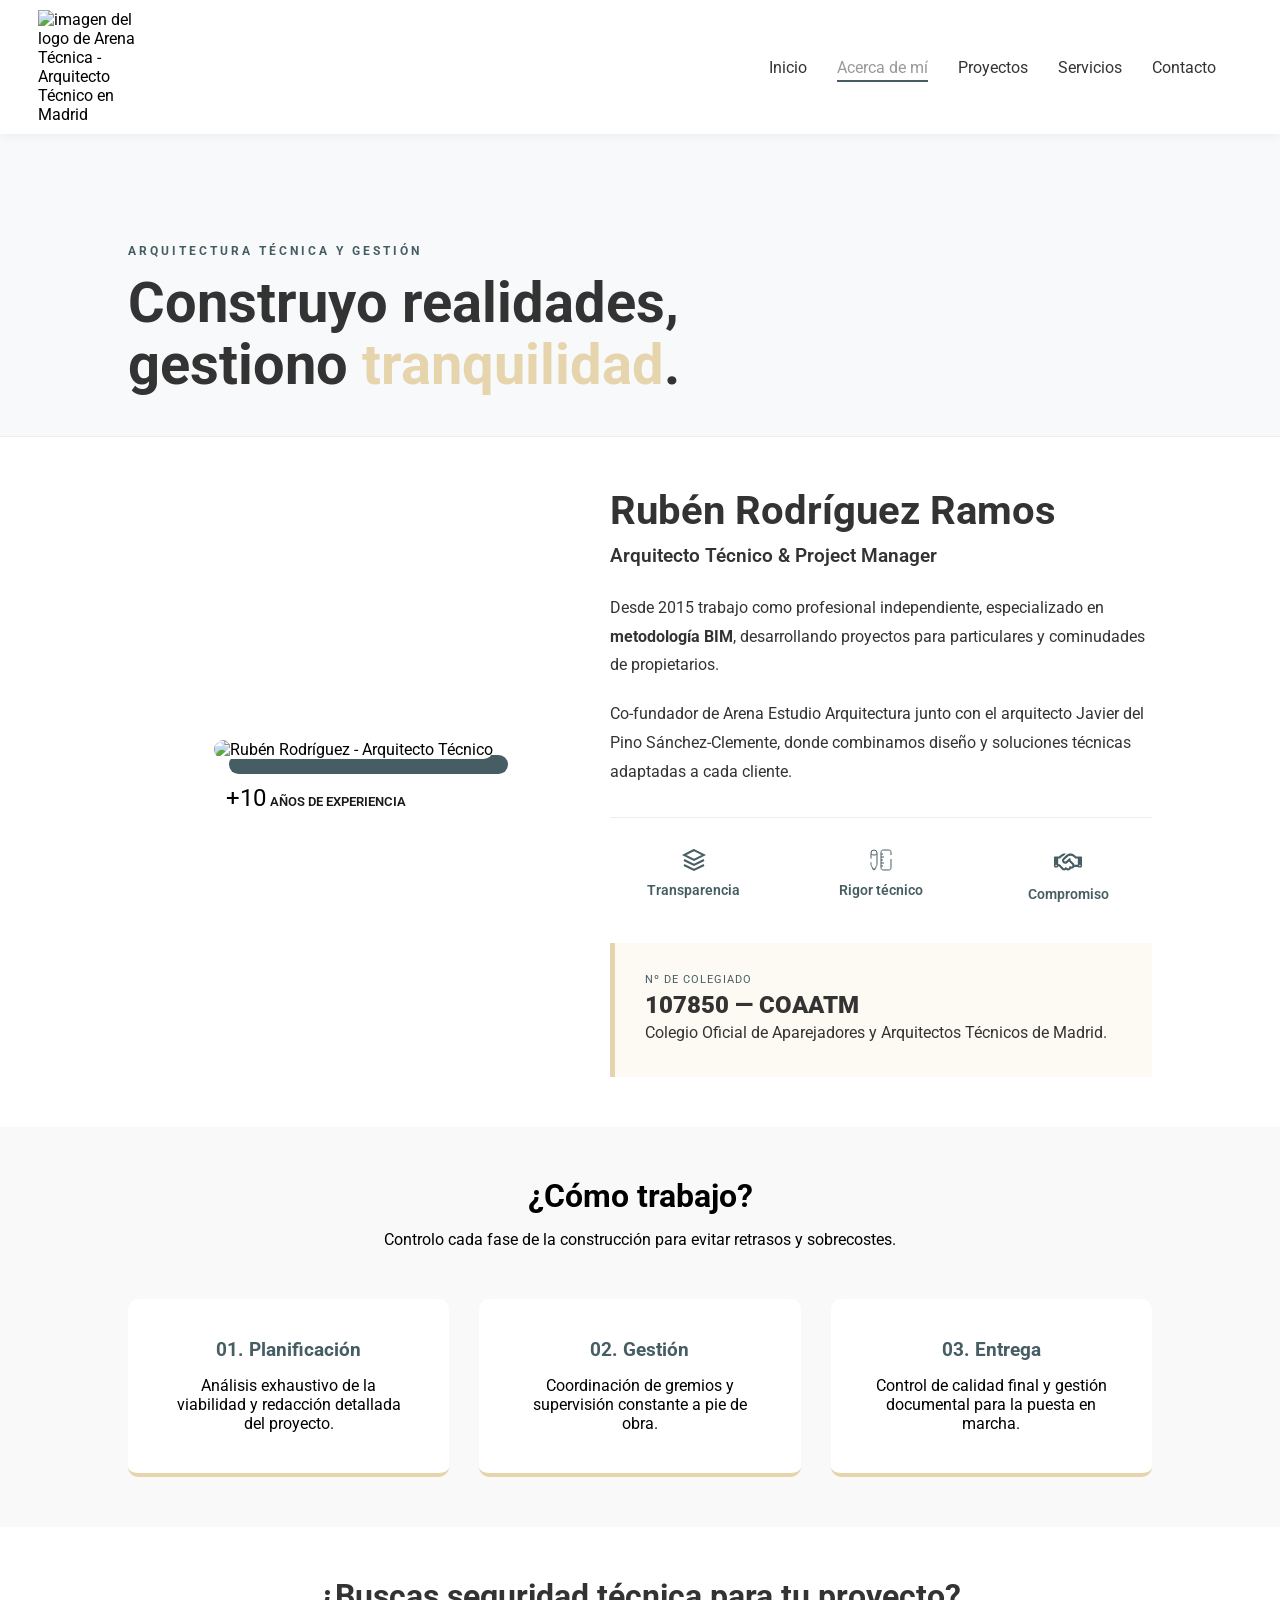
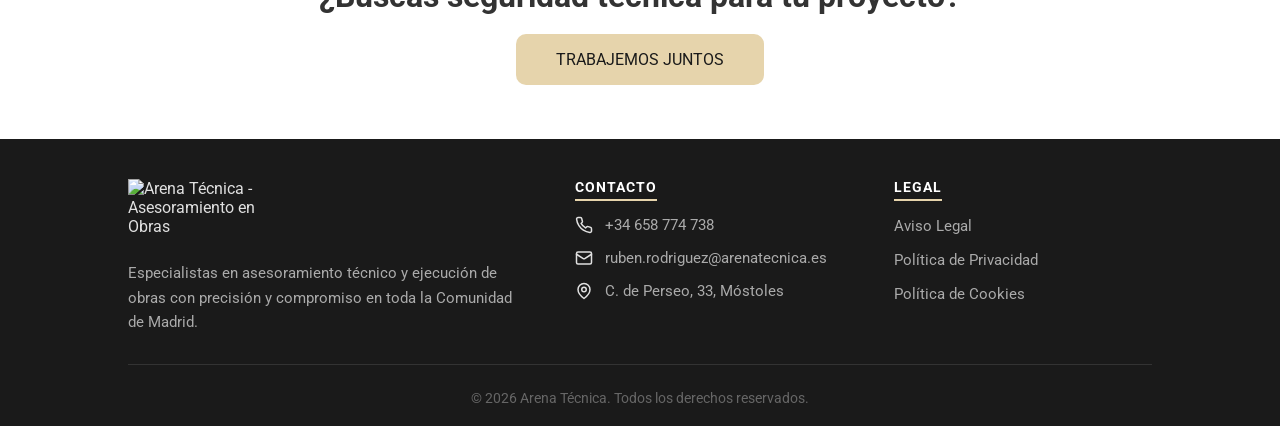
==== commit db33473b: "Update about-me.html" ====
--- a/about-me.html
+++ b/about-me.html
@@ -64,7 +64,7 @@
         <section class="profile-section">
             <div class="container profile-grid">
                 <div class="profile-image-wrapper">
-                    <img src="https://res.cloudinary.com/djeqw1kqi/image/upload/q_auto/f_auto/v1779266800/img-profile_pj7rgq.png" alt="Rubén Rodríguez - Arquitecto Técnico">
+                    <img src="https://res.cloudinary.com/djeqw1kqi/image/upload/q_auto/f_auto/v1779516495/Screenshot_20260523_074358_ChatGPT_ixldhs.jpg" alt="Rubén Rodríguez - Arquitecto Técnico">
                     <div class="experience-badge">
                         <span class="years">+10</span>
                         <span class="label-text">Años de Experiencia</span>
@@ -187,4 +187,4 @@
     
     <script src="assets/js/script.js"></script>
 </body>
-</html>+</html>
--- a/assets/css/navbar.css
+++ b/assets/css/navbar.css
@@ -21,7 +21,7 @@
     gap: 30px;
 }
 .nav-links a {
-    font-size: 0.9rem;
+    font-size: 1rem;
     color: var(--text-dark);
     transition: color var(--transition);
     position: relative;
